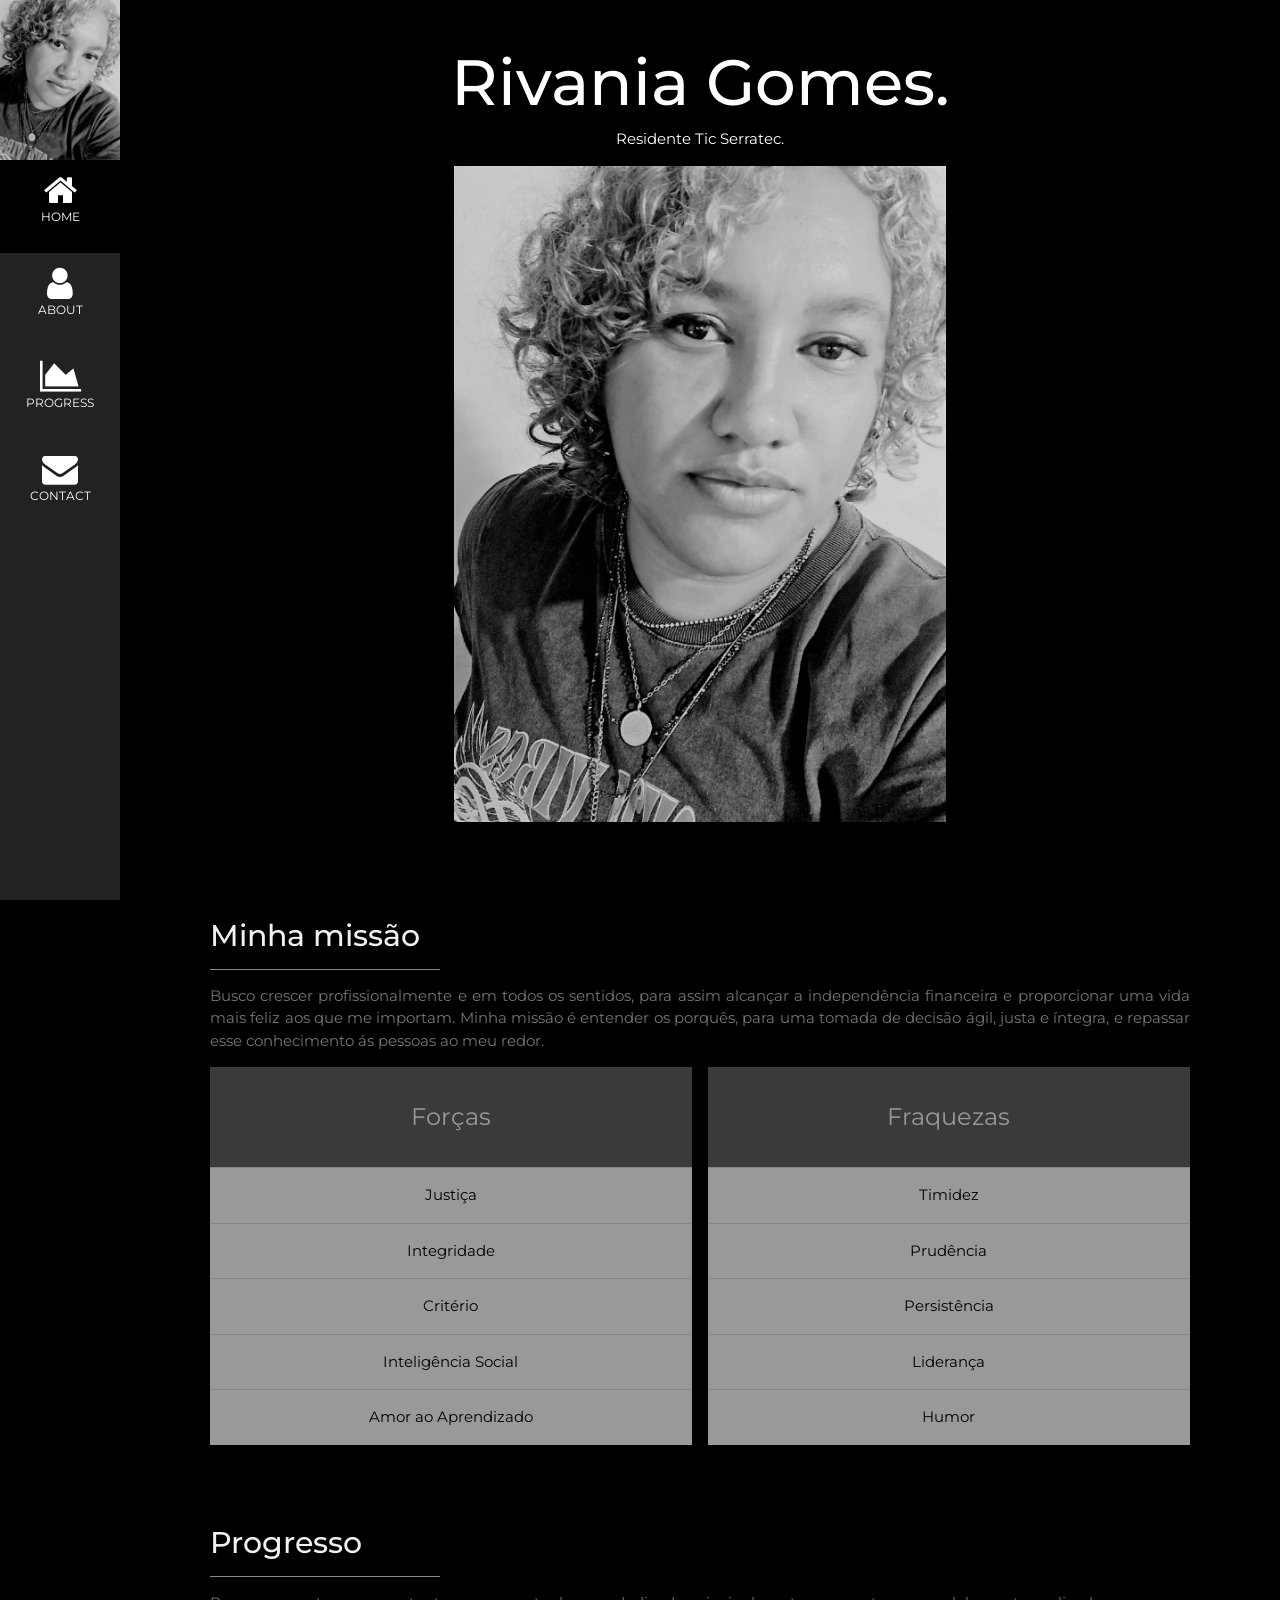
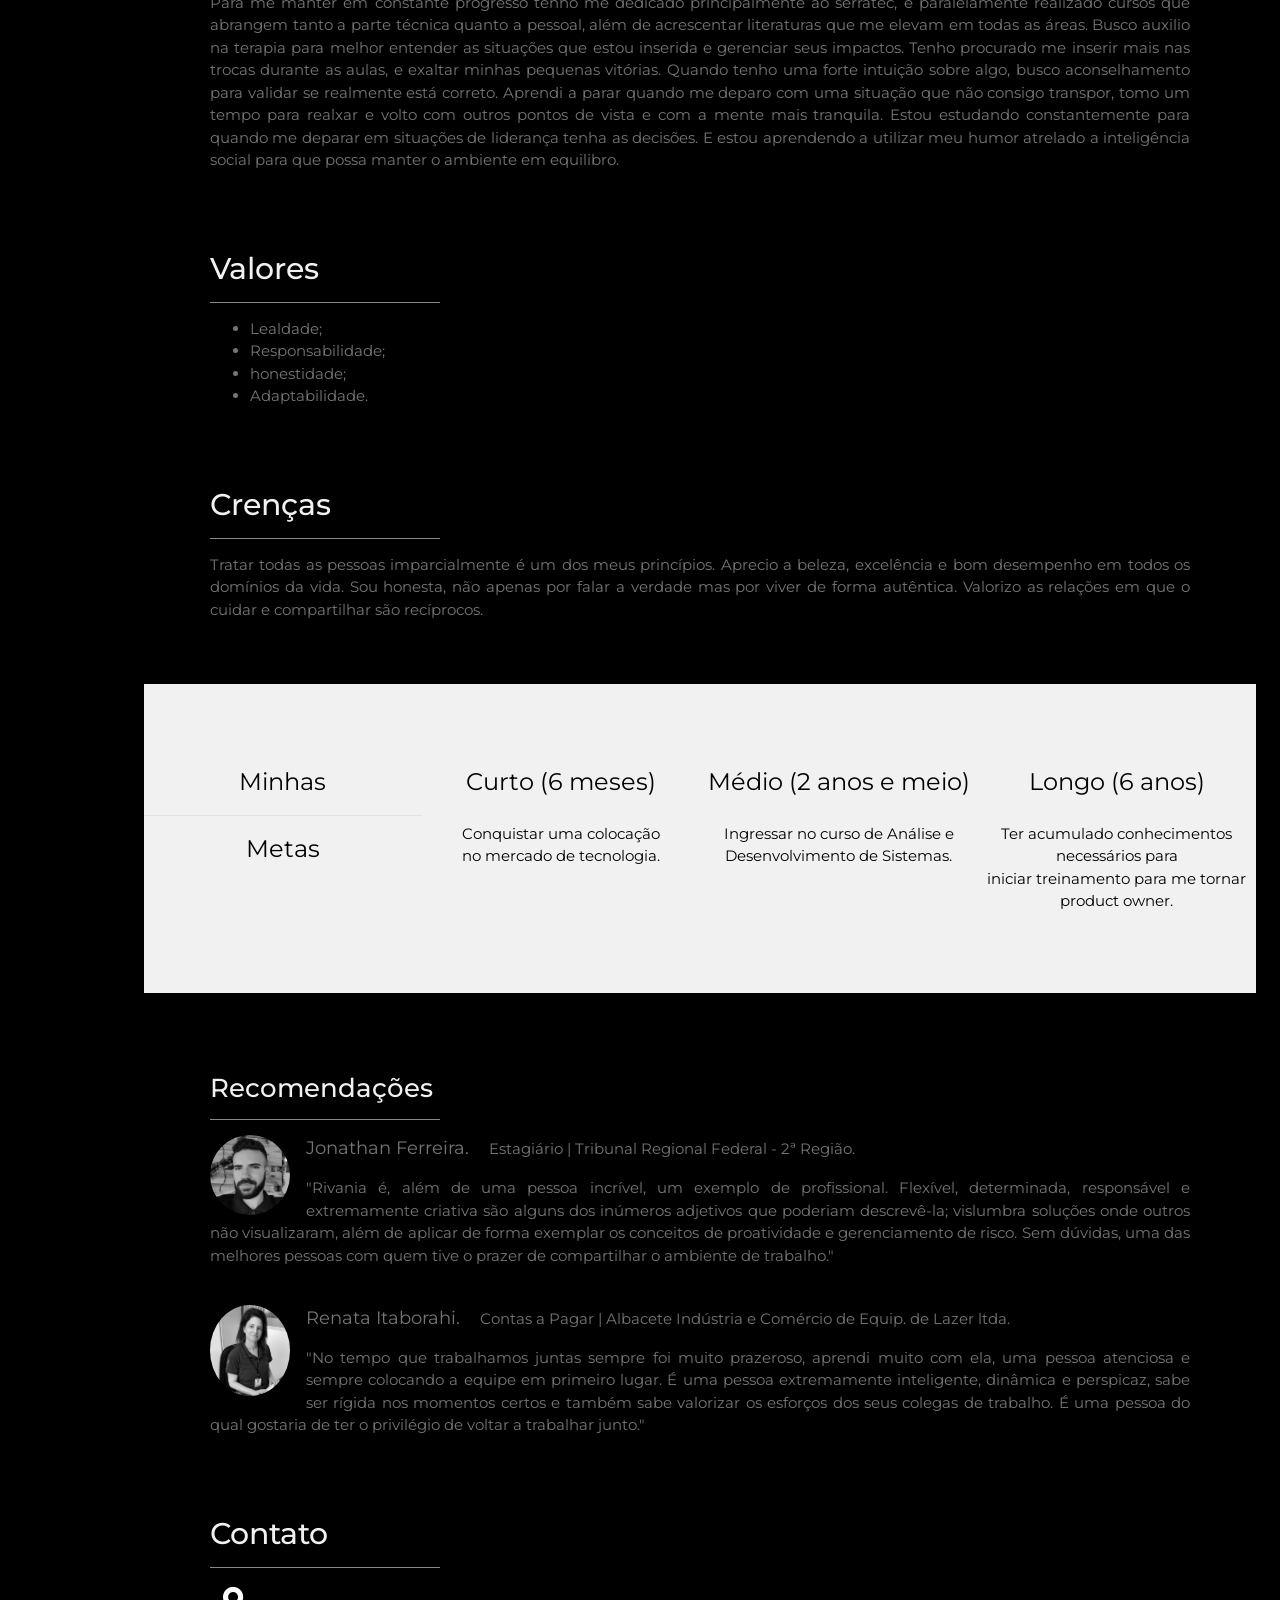
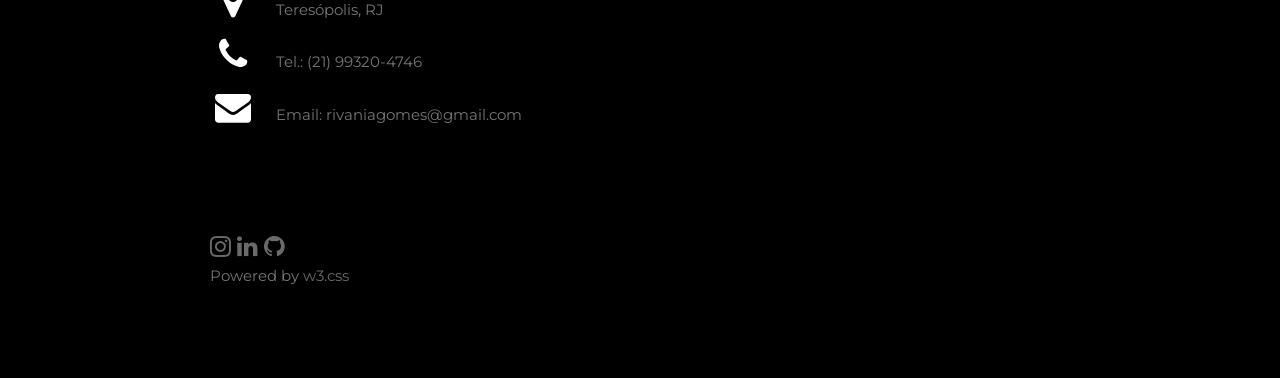
==== index.html @ a081c3bc "acerto de paginas" ====
<!DOCTYPE html>
<html lang="pt-BR">

<head>
    <meta charset="UTF-8">
    <meta http-equiv="X-UA-Compatible" content="IE=edge">
    <meta name="viewport" content="width=device-width, initial-scale=1">
    <link rel="stylesheet" href="https://www.w3schools.com/w3css/4/w3.css">
    <link rel="stylesheet" href="https://fonts.googleapis.com/css?family=Montserrat">
    <link rel="stylesheet" href="https://cdnjs.cloudflare.com/ajax/libs/font-awesome/4.7.0/css/font-awesome.min.css">
    <!-- Latest compiled and minified CSS -->
    <link rel="stylesheet" href="https://cdn.jsdelivr.net/npm/bootstrap@4.6.1/dist/css/bootstrap.min.css">
    <link rel="stylesheet" href="/css/base.css">

    <title>🍉Rivania Gomes</title>
</head>

<!--  <style>
        body,
        h1,
        h2,
        h3,
        h4,
        h5,
        h6 {
            font-family: "Montserrat", sans-serif
        }

        .w3-row-padding img {
            margin-bottom: 12px
        }

        /* Set the width of the sidebar to 120px */
        .w3-sidebar {
            width: 120px;
            background: #222;
        }

        .w3-black,
        .w3-hover-black:hover {
            color: #fff !important;
            background-color: #000 !important;
        }

        /* Add a left margin to the "page content" that matches the width of the sidebar (120px) */
        #main {
            margin-left: 120px
        }

        /* Remove margins from "page content" on small screens */
        @media only screen and (max-width: 600px) {
            #main {
                margin-left: 0
            }
        }
    </style> -->

<body class="w3-black">

    <!-- Icon Bar (Sidebar - hidden on small screens) -->
    <nav class="w3-sidebar w3-bar-block w3-small w3-hide-small w3-center">
        <!-- Avatar image in top left corner -->
        <img src="/img/riv.jpg" alt="Foto pequena de Rivania" style="width:100%" class="w3-grayscale-max imagem">
        <a href="#home" class="w3-bar-item w3-button w3-padding-large w3-black">
            <i class="fa fa-home w3-xxlarge"></i>
            <p>HOME</p>
        </a>
        <a href="#about" class="w3-bar-item w3-button w3-padding-large w3-hover-black">
            <i class="fa fa-user w3-xxlarge"></i>
            <p>ABOUT</p>
        </a>
        <a href="#progress" class="w3-bar-item w3-button w3-padding-large w3-hover-black">
            <i class="fa fa-area-chart w3-xxlarge"></i>
            <p>PROGRESS</p>
        </a>
        <a href="#contact" class="w3-bar-item w3-button w3-padding-large w3-hover-black">
            <i class="fa fa-envelope w3-xxlarge"></i>
            <p>CONTACT</p>
        </a>
    </nav>

    <!-- Navbar on small screens (Hidden on medium and large screens) -->
    <div class="w3-top w3-hide-large w3-hide-medium" id="myNavbar">
        <div class="w3-bar w3-black w3-opacity w3-hover-opacity-off w3-center w3-small">
            <a href="#home" class="w3-bar-item w3-button" style="width:25% !important">HOME</a>
            <a href="#about" class="w3-bar-item w3-button" style="width:25% !important">ABOUT</a>
            <a href="#progress" class="w3-bar-item w3-button" style="width:25% !important">PROGRESS</a>
            <a href="#contact" class="w3-bar-item w3-button" style="width:25% !important">CONTACT</a>
        </div>
    </div>

    <!-- Page Content -->
    <div class="w3-padding-large" id="main">
        <!-- Header/Home -->
        <header class="w3-container w3-padding-32 w3-center w3-black" id="home">
            <h1 class="w3-jumbo"><span class="w3-hide-small">Rivania Gomes</span>.</h1>
            <p>Residente Tic Serratec.</p>
            <img src="/img/riva.jpg" alt="Foto de Rivania" class="w3-image w3-grayscale-max" width="492" height="708">
        </header>

        <!-- About Section -->
        <div class="w3-content w3-justify w3-text-grey w3-padding-64" id="about">
            <h2 class="w3-text-light-grey">Minha missão</h2>
            <hr style="width:230px" class="w3-opacity bg-white">
            <p>Busco crescer profissionalmente e em todos os sentidos, para assim alcançar a independência financeira e
                proporcionar uma vida mais feliz aos que me importam. Minha missão é entender os porquês, para uma
                tomada
                de decisão ágil, justa e íntegra, e repassar esse conhecimento ás pessoas ao meu redor.
            </p>
            <!-- <h3 class="w3-padding-16 w3-text-light-grey">My Skills</h3>
                <p class="w3-wide">Photography</p>
                <div class="w3-white">
                    <div class="w3-dark-grey" style="height:28px;width:95%"></div>
                </div>
                <p class="w3-wide">Web Design</p>
                <div class="w3-white">
                    <div class="w3-dark-grey" style="height:28px;width:85%"></div>
                </div>
                <p class="w3-wide">Photoshop</p>
                <div class="w3-white">
                    <div class="w3-dark-grey" style="height:28px;width:80%"></div>
                </div><br> -->



            <!--    <button class="w3-button w3-light-grey w3-padding-large w3-section">
                    <i class="fa fa-download"></i> Download Resume
                </button> -->

            <!-- Grid for pricing tables -->
            <!-- <h3 class="w3-padding-16 w3-text-light-grey">My Price</h3> -->
            <div class="w3-row-padding" style="margin:0 -16px">
                <div class="w3-half w3-margin-bottom">
                    <ul class="w3-ul w3-hoverable w3-white w3-center w3-opacity w3-hover-opacity-off">
                        <li class="w3-dark-grey w3-xlarge w3-padding-32">Forças</li>
                        <li class="w3-padding-1"><button onclick="mostrarOculto('Demo1')"
                                class="w3-button w3-left-align">Justiça</button>
                            <div id="Demo1" class="w3-hide w3-container w3-justify">
                                <p>Não permito que sentimentos pessoais tendenciem decisões sobre os outros.</p>
                            </div>
                        </li>
                        <li class="w3-padding-1"><button onclick="mostrarOculto('Demo2')"
                                class="w3-button w3-left-align ">Integridade</button>
                            <div id="Demo2" class="w3-hide w3-container w3-justify">
                                <p>Sou uma pessoa honesta, tenho os pés no chão e não sou pretenciosa, sou realista.
                                </p>
                            </div>
                        </li>
                        <li class="w3-padding-1"><button onclick="mostrarOculto('Demo3')"
                                class="w3-button w3-left-align">Critério</button>
                            <div id="Demo3" class="w3-hide w3-container w3-justify">
                                <p>Não precipto conclusões, é importante pensar sobre as coisas e examiná-las de
                                    todos os lados, me baseio apenas em evidências sólidas para tomar decisões. Sou
                                    capaz de mudar de ideia.</p>
                            </div>
                        </li>
                        <li class="w3-padding-1"><button onclick="mostrarOculto('Demo4')"
                                class="w3-button w3-left-align">Inteligência Social</button>
                            <div id="Demo4" class="w3-hide w3-container w3-justify">
                                <p>Sou consciente dos motivos e sentimentos das outras pessoas. Sei o que fazer para
                                    me adequar a diverentes ambientes e para deixar as pessoas á vontade.</p>
                            </div>
                        </li>
                        <li class="w3-padding-1"><button onclick="mostrarOculto('Demo5')"
                                class="w3-button w3-left-align">Amor ao Aprendizado</button>
                            <div id="Demo5" class="w3-hide w3-container w3-justify">
                                <p>Adoro aprender coisas novas, tanto em aula quanto por conta própria, sempre gostei da
                                    escola, de ler, de qualquer lugar que haja oportunidade de aprendizado.</p>
                            </div>
                        </li>

                        <!--    <li class="w3-padding-16">
                                <h2>$ 10</h2>
                                <span class="w3-opacity">per month</span>
                            </li> -->
                        <!-- <li class="w3-light-grey w3-padding-24">
                                <button class="w3-button w3-white w3-padding-large w3-hover-black">Sign Up</button>
                            </li> -->
                    </ul>
                </div>

                <div class="w3-half">
                    <ul class="w3-ul w3-hoverable w3-white w3-center w3-opacity w3-hover-opacity-off">
                        <li class="w3-dark-grey w3-xlarge w3-padding-32">Fraquezas</li>
                        <li class="w3-padding-1"><button onclick="mostrarOculto('Demo6')"
                                class="w3-button w3-left-align w3-dropdown-click">Timidez</button>
                            <div id="Demo6" class="w3-hide w3-container w3-justify">
                                <p>Não procuro os holofotes, preferindo que minhas realizações falem por elas
                                    mesmas.</p>
                            </div>
                        </li>

                        <li class="w3-padding-1"><button onclick="mostrarOculto('Demo7')"
                                class="w3-button w3-left-align">Prudência</button>
                            <div id="Demo7" class="w3-hide w3-container w3-justify">
                                <p>Sou cuidadosa e minhas escolhas são consistentemente prudentes.</p>
                            </div>
                        </li>
                        <li class="w3-padding-1"><button onclick="mostrarOculto('Demo8')"
                                class="w3-button w3-left-align">Persistência</button>
                            <div id="Demo8" class="w3-hide w3-container w3-justify">
                                <p>Não recuo diante de uma ameaça, desafio, dificuldade ou dor. Defendo o que é
                                    certo mesmo que haja oposição. Sempre vou agir de acordo com minhas convicções.
                                </p>
                            </div>
                        </li>
                        <li class="w3-padding-1"><button onclick="mostrarOculto('Demo9')"
                                class="w3-button w3-left-align">Liderança</button>
                            <div id="Demo9" class="w3-hide w3-container w3-justify">
                                <p>Apesar de encorajar um grupo a realizar coisas e preservar a harmonia entre o
                                    grupo fazendo com que todos se sintam incluídos, tenho dificuldade quando
                                    sobressaio em tarefas de liderança.</p>
                            </div>
                        </li>

                        <li class="w3-padding-1"><button onclick="mostrarOculto('Demo10')"
                                class="w3-button w3-left-align">Humor</button>
                            <div id="Demo10" class="w3-hide w3-container w3-justify">
                                <p>Gosto de rir e provocar sorrisos nas outras pessoas, tento ver o lado bom de
                                    todas as coisas.</p>
                            </div>
                        </li>

                        <!--  <li class="w3-padding-16">
                                <h2>$ 25</h2>
                                <span class="w3-opacity">per month</span>
                            </li> -->
                        <!--   <li class="w3-light-grey w3-padding-24">
                                <button class="w3-button w3-white w3-padding-large w3-hover-black">Sign Up</button>
                            </li> -->
                    </ul>
                </div>
                <!-- End Grid/Pricing tables -->
            </div>

        </div>

        <!-- Portfolio Section -->
        <div class="w3-content w3-justify w3-text-grey w3-padding-34" id="progress">
            <h2 class="w3-text-light-grey">Progresso</h2>
            <!-- <hr style="width:200px" class="w3-opacity"> -->
            <!-- INCLUI -->
            <hr style="width:230px " class="w3-opacity bg-white">
            <p>Para me manter em constante progresso tenho me dedicado principalmente ao serratec, e paralelamente
                realizado cursos que abrangem tanto a parte técnica quanto a pessoal, além de acrescentar literaturas
                que me elevam em todas as áreas. Busco auxilio na terapia para melhor entender as situações que estou
                inserida e gerenciar seus impactos. Tenho procurado me inserir mais nas trocas durante as aulas, e
                exaltar minhas pequenas vitórias. Quando tenho uma forte intuição sobre algo, busco aconselhamento para
                validar se realmente está correto. Aprendi a parar quando me deparo com uma situação que não consigo
                transpor, tomo um tempo para realxar e volto com outros pontos de vista e com a mente mais tranquila.
                Estou estudando constantemente para quando me deparar em situações de liderança tenha as decisões. E
                estou aprendendo a utilizar meu humor atrelado a inteligência social para que possa manter o ambiente em
                equilibro.
            </p>

            <!-- Grid for photos -->
            <!-- <div class="w3-row-padding" style="margin:0 -16px">
                <div class="w3-half">
                        <img src="/w3images/wedding.jpg" style="width:100%">
                        <img src="/w3images/rocks.jpg" style="width:100%">
                        <img src="/w3images/sailboat.jpg" style="width:100%">
                    </div>

                    <div class="w3-half">
                        <img src="/w3images/underwater.jpg" style="width:100%">
                        <img src="/w3images/chef.jpg" style="width:100%">
                        <img src="/w3images/wedding.jpg" style="width:100%">
                        <img src="/w3images/p6.jpg" style="width:100%">
                    </div> -->
            <!-- End photo grid
            </div> -->
            <div class="w3-content w3-justify w3-text-grey w3-padding-64" id="valores">
                <h2 class="w3-text-light-grey">Valores</h2>
                <!-- <hr style="width:200px" class="w3-opacity"> -->
                <!-- INCLUI -->
                <hr style="width:230px " class="w3-opacity bg-white">
                <ul>
                    <li>
                        Lealdade;
                    </li>
                    <li>
                        Responsabilidade;
                    </li>
                    <li>
                        honestidade;
                    </li>
                    <li>
                        Adaptabilidade.
                    </li>
                </ul>
            </div>
            <div class="w3-content w3-justify w3-text-grey w3-padding-34" id="crencas">
                <h2 class="w3-text-light-grey">Crenças</h2>
                <!-- <hr style="width:200px" class="w3-opacity"> -->
                <!-- INCLUI -->
                <hr style="width:230px " class="w3-opacity bg-white">
                <p>Tratar todas as pessoas imparcialmente é um dos meus princípios. Aprecio a beleza, excelência e
                    bom desempenho em todos os domínios da vida. Sou honesta, não apenas por falar a verdade mas por
                    viver de forma autêntica. Valorizo as relações em que o cuidar e compartilhar são recíprocos.
                </p>
            </div>
            <!-- End Portfolio Section -->
        </div>
        <div class="w3-content w3-justify w3-text-grey w3-padding-16" id="crencas"></div>

        <div class="w3-row w3-center w3-padding-64 w3-section w3-light-grey">
            <div class="w3-quarter w3-section">
                <span class="w3-xlarge">Minhas</span>
                <hr style="width:200px w3-center" class="w3-opacity bg-black ">
                <span class="w3-xlarge">Metas</span>
            </div>
            <div class="w3-quarter w3-section">
                <span class="w3-xlarge">Curto (6 meses)</span><br><br>
                Conquistar uma colocação <br> no mercado de tecnologia.
            </div>
            <div class="w3-quarter w3-section">
                <span class="w3-xlarge">Médio (2 anos e meio)</span><br><br>
                Ingressar no curso de Análise e<br>Desenvolvimento de Sistemas.
            </div>
            <div class="w3-quarter w3-section">
                <span class="w3-xlarge">Longo (6 anos)</span><br><br>
                Ter acumulado conhecimentos necessários para<br>iniciar treinamento para me tornar product owner.
            </div>
        </div>
        <div class="w3-content w3-justify w3-text-grey w3-padding-64">
            <!-- Testimonials -->
            <h3 class="w3-text-light-grey">Recomendações</h3>
            <hr style="width:230px" class="w3-opacity bg-white">
            <img src="/img/jona.jpg" alt="Avatar" class="w3-left w3-circle w3-margin-right w3-grayscale-max"
                style="width:80px">
            <p><span class="w3-large w3-margin-right">Jonathan Ferreira.</span> Estagiário | Tribunal Regional
                Federal - 2ª Região.</p>
            <p>"Rivania é, além de uma pessoa incrível, um exemplo de profissional. Flexível, determinada,
                responsável e extremamente criativa são alguns dos inúmeros adjetivos que poderiam descrevê-la;
                vislumbra soluções onde outros não visualizaram, além de aplicar de forma exemplar os conceitos de
                proatividade e gerenciamento de risco. Sem dúvidas, uma das melhores pessoas com quem tive o prazer
                de compartilhar o ambiente de trabalho."</p>

            <br>
            <img src="/img/rena.jpg" alt="Avatar" class="w3-left w3-circle w3-margin-right w3-grayscale-max"
                style="width:80px">
            <p><span class="w3-large w3-margin-right">Renata Itaborahi.</span> Contas a Pagar | Albacete Indústria e
                Comércio de Equip. de Lazer ltda.</p>
            <p>"No tempo que trabalhamos juntas sempre foi muito prazeroso, aprendi muito com ela, uma pessoa atenciosa
                e sempre colocando a equipe em primeiro lugar. É uma pessoa extremamente inteligente, dinâmica e
                perspicaz, sabe ser rígida nos momentos certos e também sabe valorizar os esforços dos seus colegas de
                trabalho. É uma pessoa do qual gostaria de ter o privilégio de voltar a trabalhar junto."</p>
        </div>
        <!-- Contact Section -->
        <div class="w3-content w3-justify w3-text-grey" id="contact">
            <h2 class="w3-text-light-grey">Contato</h2>
            <hr style="width:230px" class="w3-opacity bg-white">

            <div class="w3-section">
                <p><i class="fa fa-map-marker fa-fw w3-text-white w3-xxlarge w3-margin-right"></i> Teresópolis, RJ
                </p>
                <p><i class="fa fa-phone fa-fw w3-text-white w3-xxlarge w3-margin-right"></i> Tel.: (21) 99320-4746
                </p>
                <p><i class="fa fa-envelope fa-fw w3-text-white w3-xxlarge w3-margin-right"> </i> Email:
                    rivaniagomes@gmail.com</p>
            </div><br>
            <!--  <p>Vamos manter contato. Me mande uma mensagem:</p>

                <form action="/action_page.php" target="_blank">
                    <p><input class="w3-input w3-padding-16" type="text" placeholder="Nome" required name="Name"></p>
                    <p><input class="w3-input w3-padding-16" type="text" placeholder="Email" required name="Email"></p>
                    <p><input class="w3-input w3-padding-16" type="text" placeholder="Assunto" required name="Subject">
                    </p>
                    <p><input class="w3-input w3-padding-16" type="text" placeholder="Menssagem" required
                            name="Message">
                    </p>
                    <p>
                        <button class="w3-button w3-light-grey w3-padding-large" type="submit">
                            <i class="fa fa-paper-plane"></i> ENVIAR MENSAGEM
                        </button>
                    </p> -->
            </form>
            <!-- End Contact Section -->
        </div>

        <!-- Footer -->
        <footer class="w3-content w3-padding-64 w3-text-grey w3-xlarge link">
            <a href="https://www.instagram.com/rivaniagomes/" target="_blank" class="w3-hover-text-white"><i
                    class="fa fa-instagram w3-hover-opacity w3-grayscale-max"></i></a>
            <a href="https://www.linkedin.com/in/rivaniagomes/" target="_blank" class="w3-hover-text-white"><i
                    class="fa fa-linkedin w3-hover-opacity w3-grayscale-max"></i></a>
            <a href="https://github.com/RivaniaGomes" target="_blank" class="w3-hover-text-white"><i
                    class="fa fa-github w3-hover-opacity w3-grayscale-max"></i></a>

            <p class="w3-medium">Powered by <a href="https://www.w3schools.com/w3css/default.asp" target="_blank"
                    class="w3-hover-text-grey w3-grayscale-max">w3.css</a></p>
            <!-- End footer -->
        </footer>

        <!-- END PAGE CONTENT -->
    </div>

</body>

</html>



<!-- jQuery library -->
<script src="https://cdn.jsdelivr.net/npm/jquery@3.6.0/dist/jquery.slim.min.js"></script>

<!-- Popper JS -->
<script src="https://cdn.jsdelivr.net/npm/popper.js@1.16.1/dist/umd/popper.min.js"></script>

<!-- Latest compiled JavaScript -->
<script src="https://cdn.jsdelivr.net/npm/bootstrap@4.6.1/dist/js/bootstrap.bundle.min.js"></script>
<script src="/js/base.js"></script>
</body>

</html>
---- css/base.css ----
.style,
body,
h1,
h2,
h3,
h4,
h5,
h6 {
  font-family: "Montserrat", sans-serif;
}

.style, .w3-row-padding img {
  margin-bottom: 12px;
}

/* Set the width of the sidebar to 120px */
.style, .w3-sidebar {
  width: 120px;
  background: #222 !important;
}

.style, .w3-black,
.w3-hover-black:hover {
  color: #fff !important;
  background-color: #000 !important;
}


/* Add a left margin to the "page content" that matches the width of the sidebar (120px) */
.style,#main {
  margin-left: 120px;
}

/* Remove margins from "page content" on small screens */
@media only screen and (max-width: 600px) {
  #main {
    margin-left: 0;
  }
}
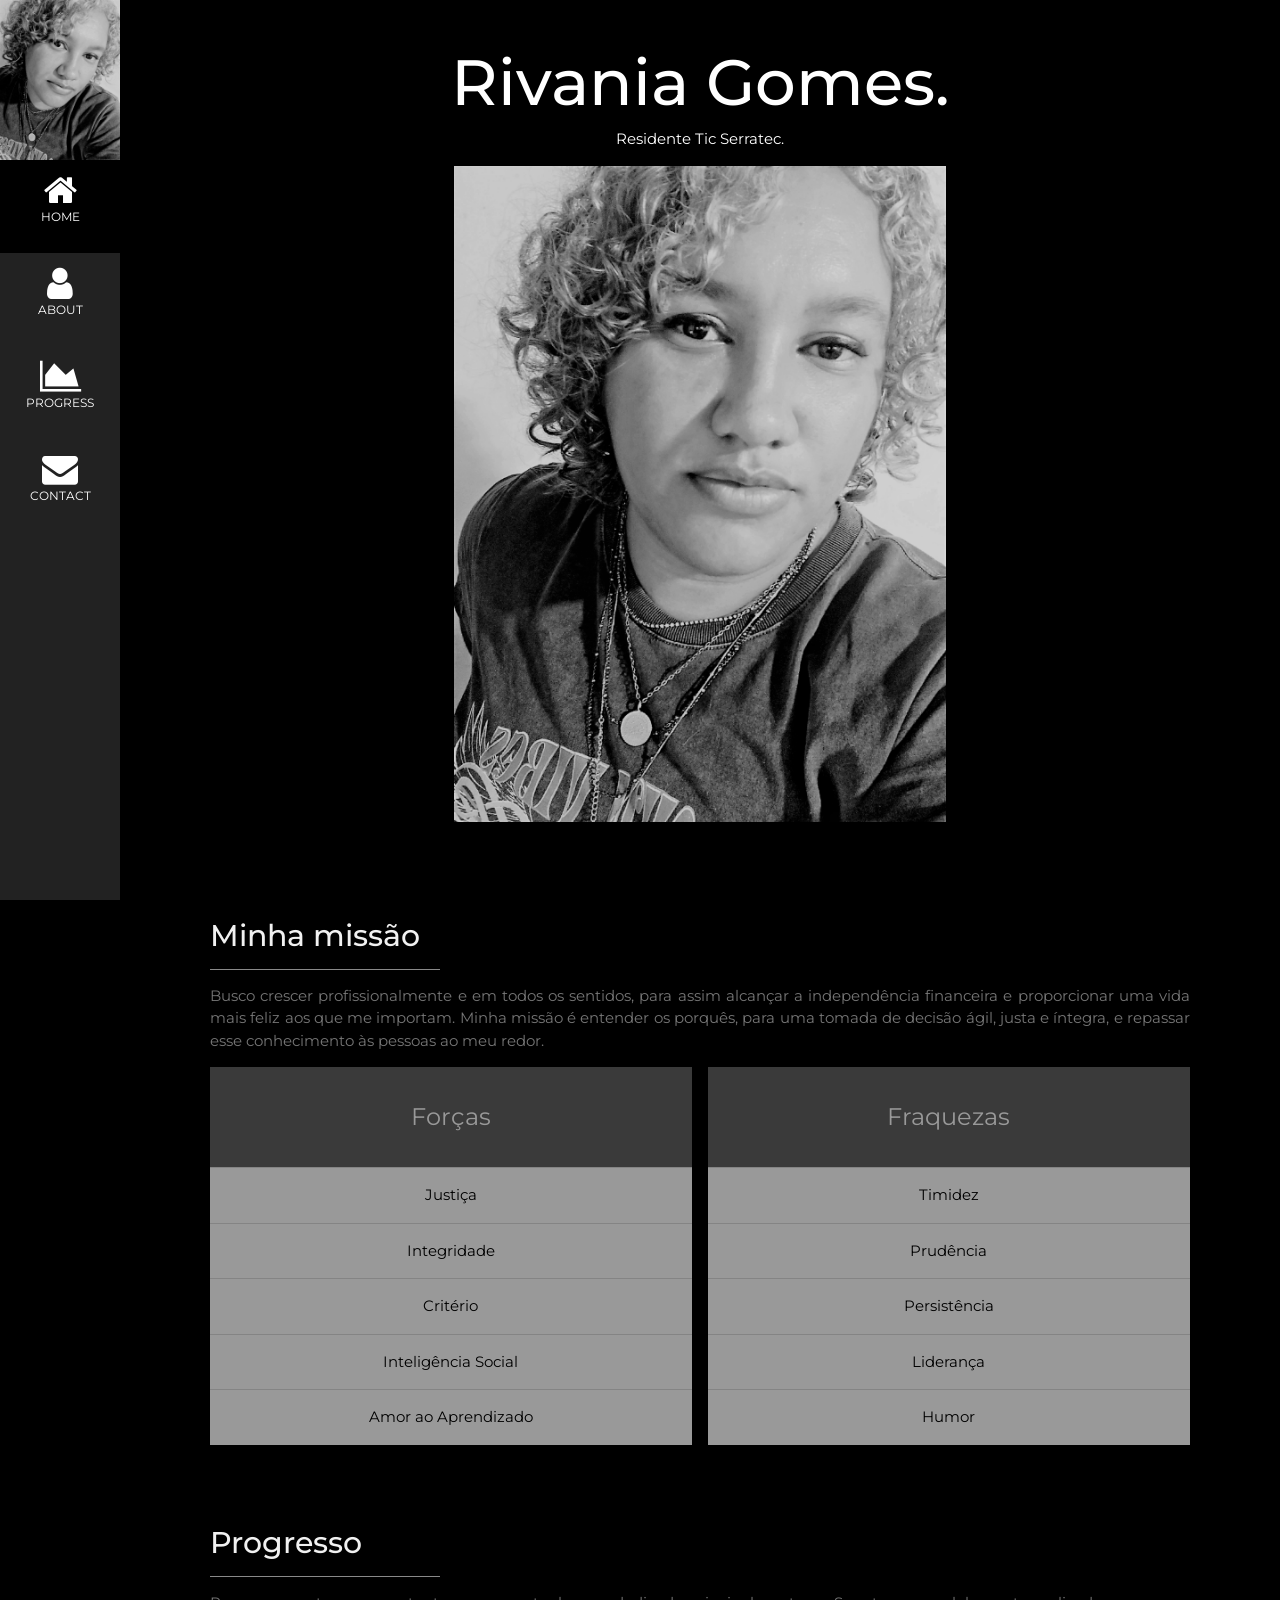
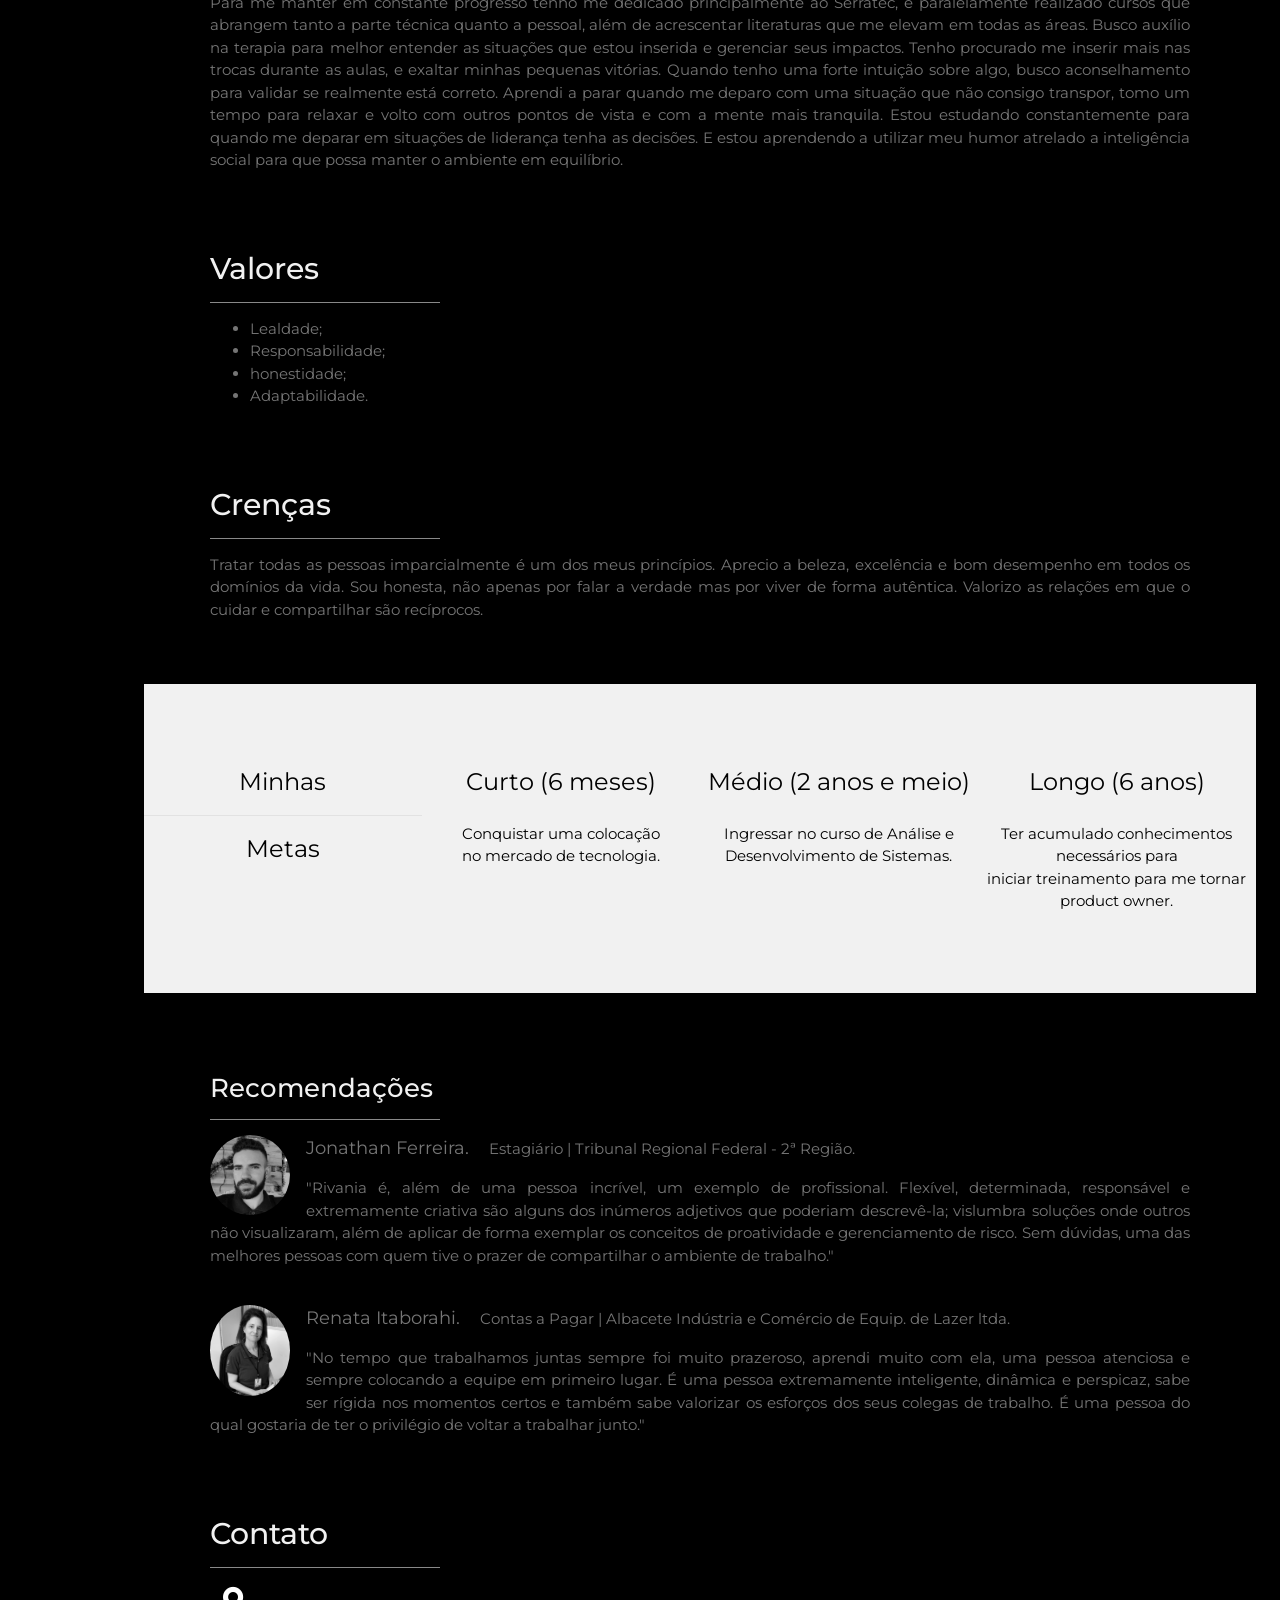
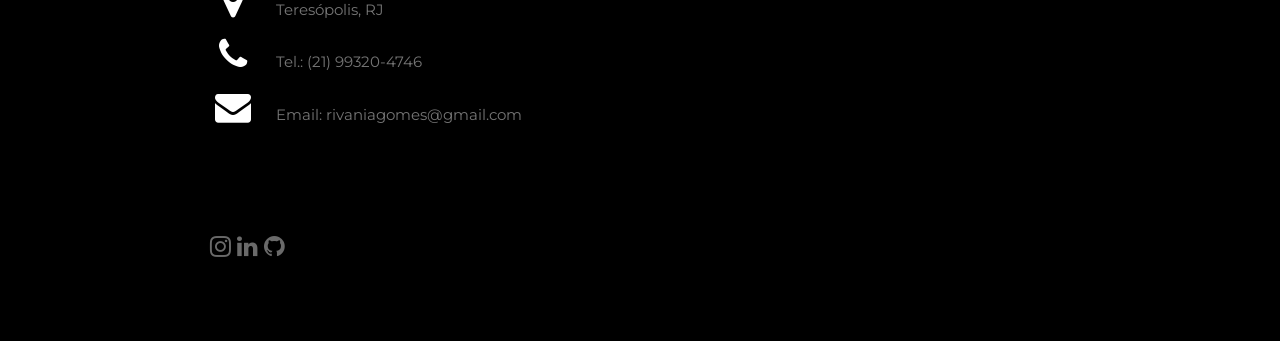
==== commit 75900944: "corrigindo pequenos erros" ====
--- a/index.html
+++ b/index.html
@@ -83,9 +83,9 @@
     <div class="w3-top w3-hide-large w3-hide-medium" id="myNavbar">
         <div class="w3-bar w3-black w3-opacity w3-hover-opacity-off w3-center w3-small">
             <a href="#home" class="w3-bar-item w3-button" style="width:25% !important">HOME</a>
-            <a href="#about" class="w3-bar-item w3-button" style="width:25% !important">ABOUT</a>
-            <a href="#progress" class="w3-bar-item w3-button" style="width:25% !important">PROGRESS</a>
-            <a href="#contact" class="w3-bar-item w3-button" style="width:25% !important">CONTACT</a>
+            <a href="#about" class="w3-bar-item w3-button" style="width:25% !important">SOBRE</a>
+            <a href="#progress" class="w3-bar-item w3-button" style="width:25% !important">PROGRESSO</a>
+            <a href="#contact" class="w3-bar-item w3-button" style="width:25% !important">CONTATO</a>
         </div>
     </div>
 
@@ -104,8 +104,7 @@
             <hr style="width:230px" class="w3-opacity bg-white">
             <p>Busco crescer profissionalmente e em todos os sentidos, para assim alcançar a independência financeira e
                 proporcionar uma vida mais feliz aos que me importam. Minha missão é entender os porquês, para uma
-                tomada
-                de decisão ágil, justa e íntegra, e repassar esse conhecimento ás pessoas ao meu redor.
+                tomada de decisão ágil, justa e íntegra, e repassar esse conhecimento às pessoas ao meu redor.
             </p>
             <!-- <h3 class="w3-padding-16 w3-text-light-grey">My Skills</h3>
                 <p class="w3-wide">Photography</p>
@@ -142,23 +141,23 @@
                         <li class="w3-padding-1"><button onclick="mostrarOculto('Demo2')"
                                 class="w3-button w3-left-align ">Integridade</button>
                             <div id="Demo2" class="w3-hide w3-container w3-justify">
-                                <p>Sou uma pessoa honesta, tenho os pés no chão e não sou pretenciosa, sou realista.
+                                <p>Sou uma pessoa honesta, tenho os pés no chão e não sou pretensiosa, sou realista.
                                 </p>
                             </div>
                         </li>
                         <li class="w3-padding-1"><button onclick="mostrarOculto('Demo3')"
                                 class="w3-button w3-left-align">Critério</button>
                             <div id="Demo3" class="w3-hide w3-container w3-justify">
-                                <p>Não precipto conclusões, é importante pensar sobre as coisas e examiná-las de
-                                    todos os lados, me baseio apenas em evidências sólidas para tomar decisões. Sou
-                                    capaz de mudar de ideia.</p>
+                                <p>Não precipto conclusões, é importante pensar sobre as coisas e examiná-las de todos
+                                    os lados, me baseio apenas em evidências sólidas para tomar decisões. Sou capaz de
+                                    mudar de ideia.</p>
                             </div>
                         </li>
                         <li class="w3-padding-1"><button onclick="mostrarOculto('Demo4')"
                                 class="w3-button w3-left-align">Inteligência Social</button>
                             <div id="Demo4" class="w3-hide w3-container w3-justify">
-                                <p>Sou consciente dos motivos e sentimentos das outras pessoas. Sei o que fazer para
-                                    me adequar a diverentes ambientes e para deixar as pessoas á vontade.</p>
+                                <p>Sou consciente dos motivos e sentimentos das outras pessoas. Sei o que fazer para me
+                                    adequar a diferentes ambientes e para deixar as pessoas à vontade.</p>
                             </div>
                         </li>
                         <li class="w3-padding-1"><button onclick="mostrarOculto('Demo5')"
@@ -185,8 +184,8 @@
                         <li class="w3-padding-1"><button onclick="mostrarOculto('Demo6')"
                                 class="w3-button w3-left-align w3-dropdown-click">Timidez</button>
                             <div id="Demo6" class="w3-hide w3-container w3-justify">
-                                <p>Não procuro os holofotes, preferindo que minhas realizações falem por elas
-                                    mesmas.</p>
+                                <p>Não procuro os holofotes, preferindo que minhas realizações falem por elas mesmas.
+                                </p>
                             </div>
                         </li>
 
@@ -199,25 +198,25 @@
                         <li class="w3-padding-1"><button onclick="mostrarOculto('Demo8')"
                                 class="w3-button w3-left-align">Persistência</button>
                             <div id="Demo8" class="w3-hide w3-container w3-justify">
-                                <p>Não recuo diante de uma ameaça, desafio, dificuldade ou dor. Defendo o que é
-                                    certo mesmo que haja oposição. Sempre vou agir de acordo com minhas convicções.
+                                <p>Não recuo diante de uma ameaça, desafio, dificuldade ou dor. Defendo o que é certo
+                                    mesmo que haja oposição. Sempre vou agir de acordo com minhas convicções.
                                 </p>
                             </div>
                         </li>
                         <li class="w3-padding-1"><button onclick="mostrarOculto('Demo9')"
                                 class="w3-button w3-left-align">Liderança</button>
                             <div id="Demo9" class="w3-hide w3-container w3-justify">
-                                <p>Apesar de encorajar um grupo a realizar coisas e preservar a harmonia entre o
-                                    grupo fazendo com que todos se sintam incluídos, tenho dificuldade quando
-                                    sobressaio em tarefas de liderança.</p>
+                                <p>Apesar de encorajar um grupo a realizar coisas e preservar a harmonia entre o grupo
+                                    fazendo com que todos se sintam incluídos, tenho dificuldade quando sobressaio em
+                                    tarefas de liderança.</p>
                             </div>
                         </li>
 
                         <li class="w3-padding-1"><button onclick="mostrarOculto('Demo10')"
                                 class="w3-button w3-left-align">Humor</button>
                             <div id="Demo10" class="w3-hide w3-container w3-justify">
-                                <p>Gosto de rir e provocar sorrisos nas outras pessoas, tento ver o lado bom de
-                                    todas as coisas.</p>
+                                <p>Gosto de rir e provocar sorrisos nas outras pessoas, tento ver o lado bom de todas as
+                                    coisas.</p>
                             </div>
                         </li>
 
@@ -241,16 +240,16 @@
             <!-- <hr style="width:200px" class="w3-opacity"> -->
             <!-- INCLUI -->
             <hr style="width:230px " class="w3-opacity bg-white">
-            <p>Para me manter em constante progresso tenho me dedicado principalmente ao serratec, e paralelamente
+            <p>Para me manter em constante progresso tenho me dedicado principalmente ao Serratec, e paralelamente
                 realizado cursos que abrangem tanto a parte técnica quanto a pessoal, além de acrescentar literaturas
-                que me elevam em todas as áreas. Busco auxilio na terapia para melhor entender as situações que estou
+                que me elevam em todas as áreas. Busco auxílio na terapia para melhor entender as situações que estou
                 inserida e gerenciar seus impactos. Tenho procurado me inserir mais nas trocas durante as aulas, e
                 exaltar minhas pequenas vitórias. Quando tenho uma forte intuição sobre algo, busco aconselhamento para
                 validar se realmente está correto. Aprendi a parar quando me deparo com uma situação que não consigo
-                transpor, tomo um tempo para realxar e volto com outros pontos de vista e com a mente mais tranquila.
+                transpor, tomo um tempo para relaxar e volto com outros pontos de vista e com a mente mais tranquila.
                 Estou estudando constantemente para quando me deparar em situações de liderança tenha as decisões. E
                 estou aprendendo a utilizar meu humor atrelado a inteligência social para que possa manter o ambiente em
-                equilibro.
+                equilíbrio.
             </p>
 
             <!-- Grid for photos -->
@@ -294,9 +293,9 @@
                 <!-- <hr style="width:200px" class="w3-opacity"> -->
                 <!-- INCLUI -->
                 <hr style="width:230px " class="w3-opacity bg-white">
-                <p>Tratar todas as pessoas imparcialmente é um dos meus princípios. Aprecio a beleza, excelência e
-                    bom desempenho em todos os domínios da vida. Sou honesta, não apenas por falar a verdade mas por
-                    viver de forma autêntica. Valorizo as relações em que o cuidar e compartilhar são recíprocos.
+                <p>Tratar todas as pessoas imparcialmente é um dos meus princípios. Aprecio a beleza, excelência e bom
+                    desempenho em todos os domínios da vida. Sou honesta, não apenas por falar a verdade mas por viver
+                    de forma autêntica. Valorizo as relações em que o cuidar e compartilhar são recíprocos.
                 </p>
             </div>
             <!-- End Portfolio Section -->
@@ -387,8 +386,8 @@
             <a href="https://github.com/RivaniaGomes" target="_blank" class="w3-hover-text-white"><i
                     class="fa fa-github w3-hover-opacity w3-grayscale-max"></i></a>
 
-            <p class="w3-medium">Powered by <a href="https://www.w3schools.com/w3css/default.asp" target="_blank"
-                    class="w3-hover-text-grey w3-grayscale-max">w3.css</a></p>
+            <!-- <p class="w3-medium">Powered by <a href="https://www.w3schools.com/w3css/default.asp" target="_blank"
+                    class="w3-hover-text-grey w3-grayscale-max">w3.css</a></p> -->
             <!-- End footer -->
         </footer>
 
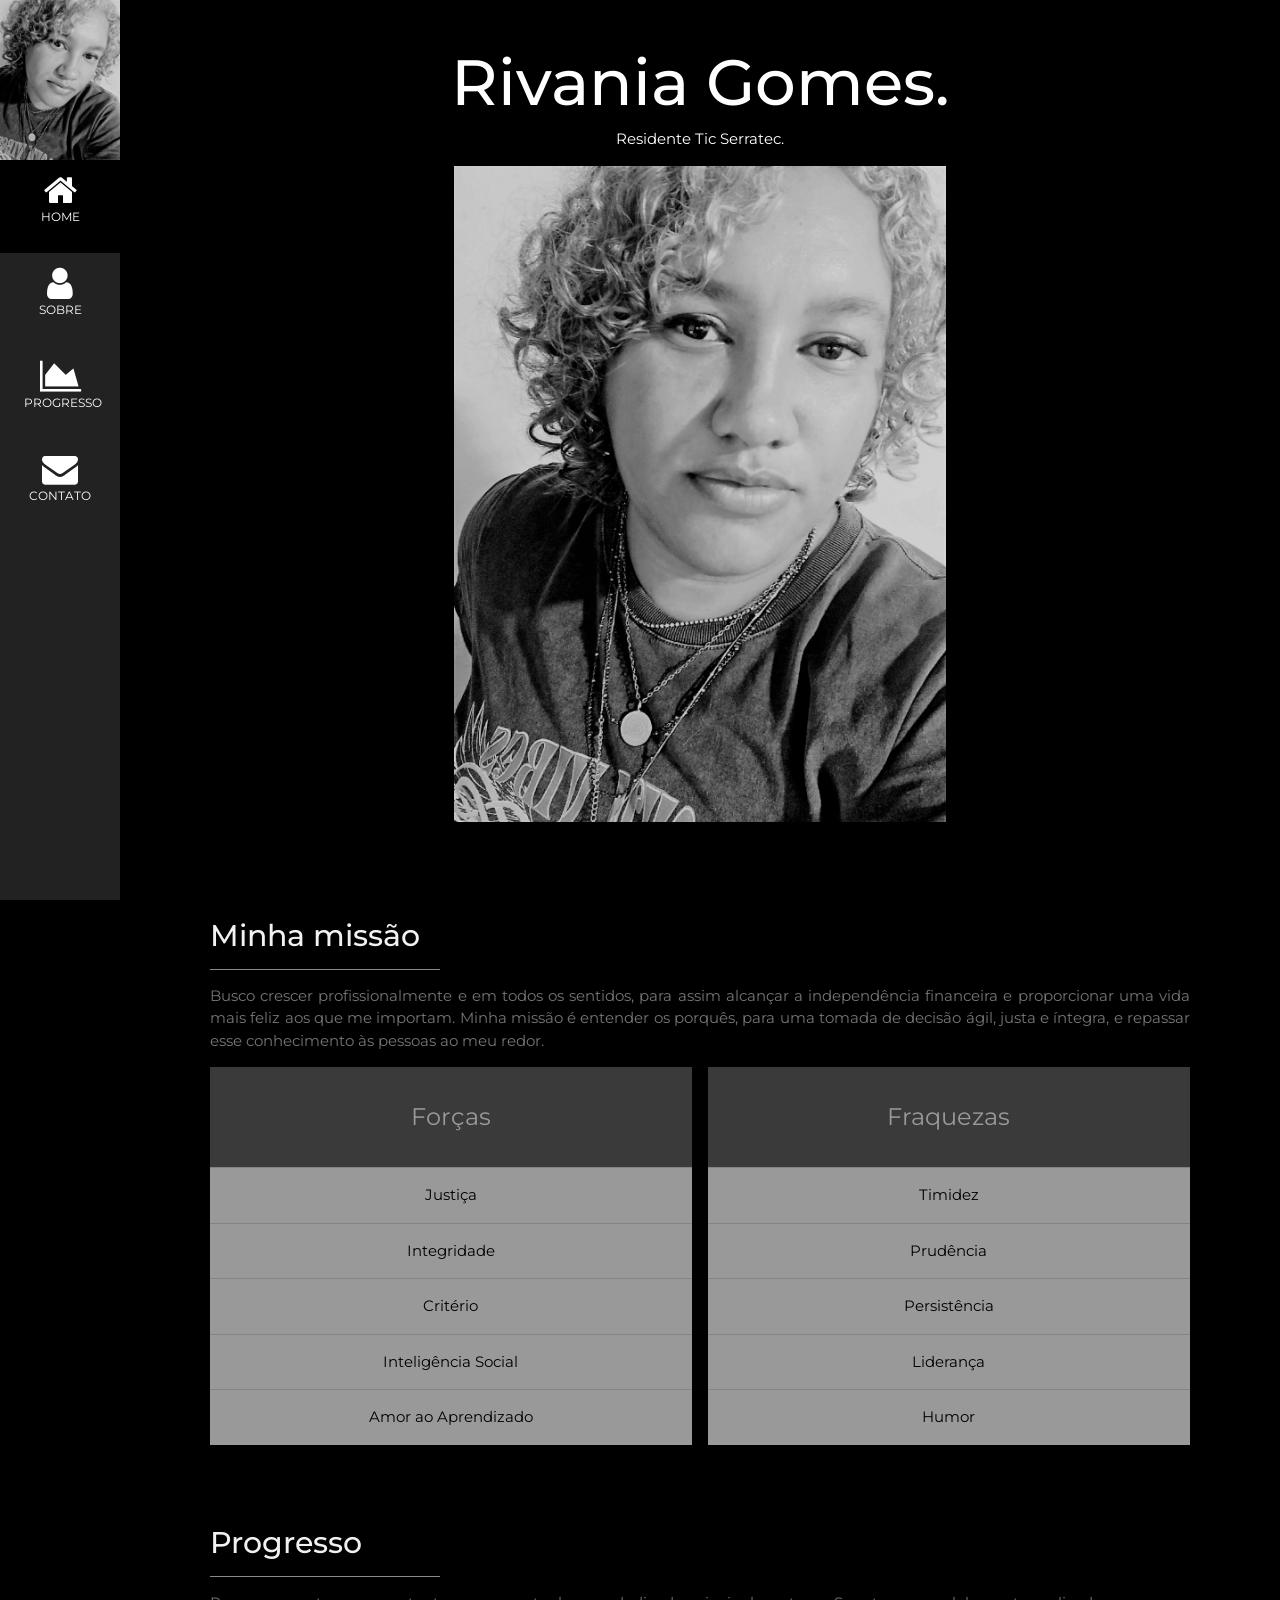
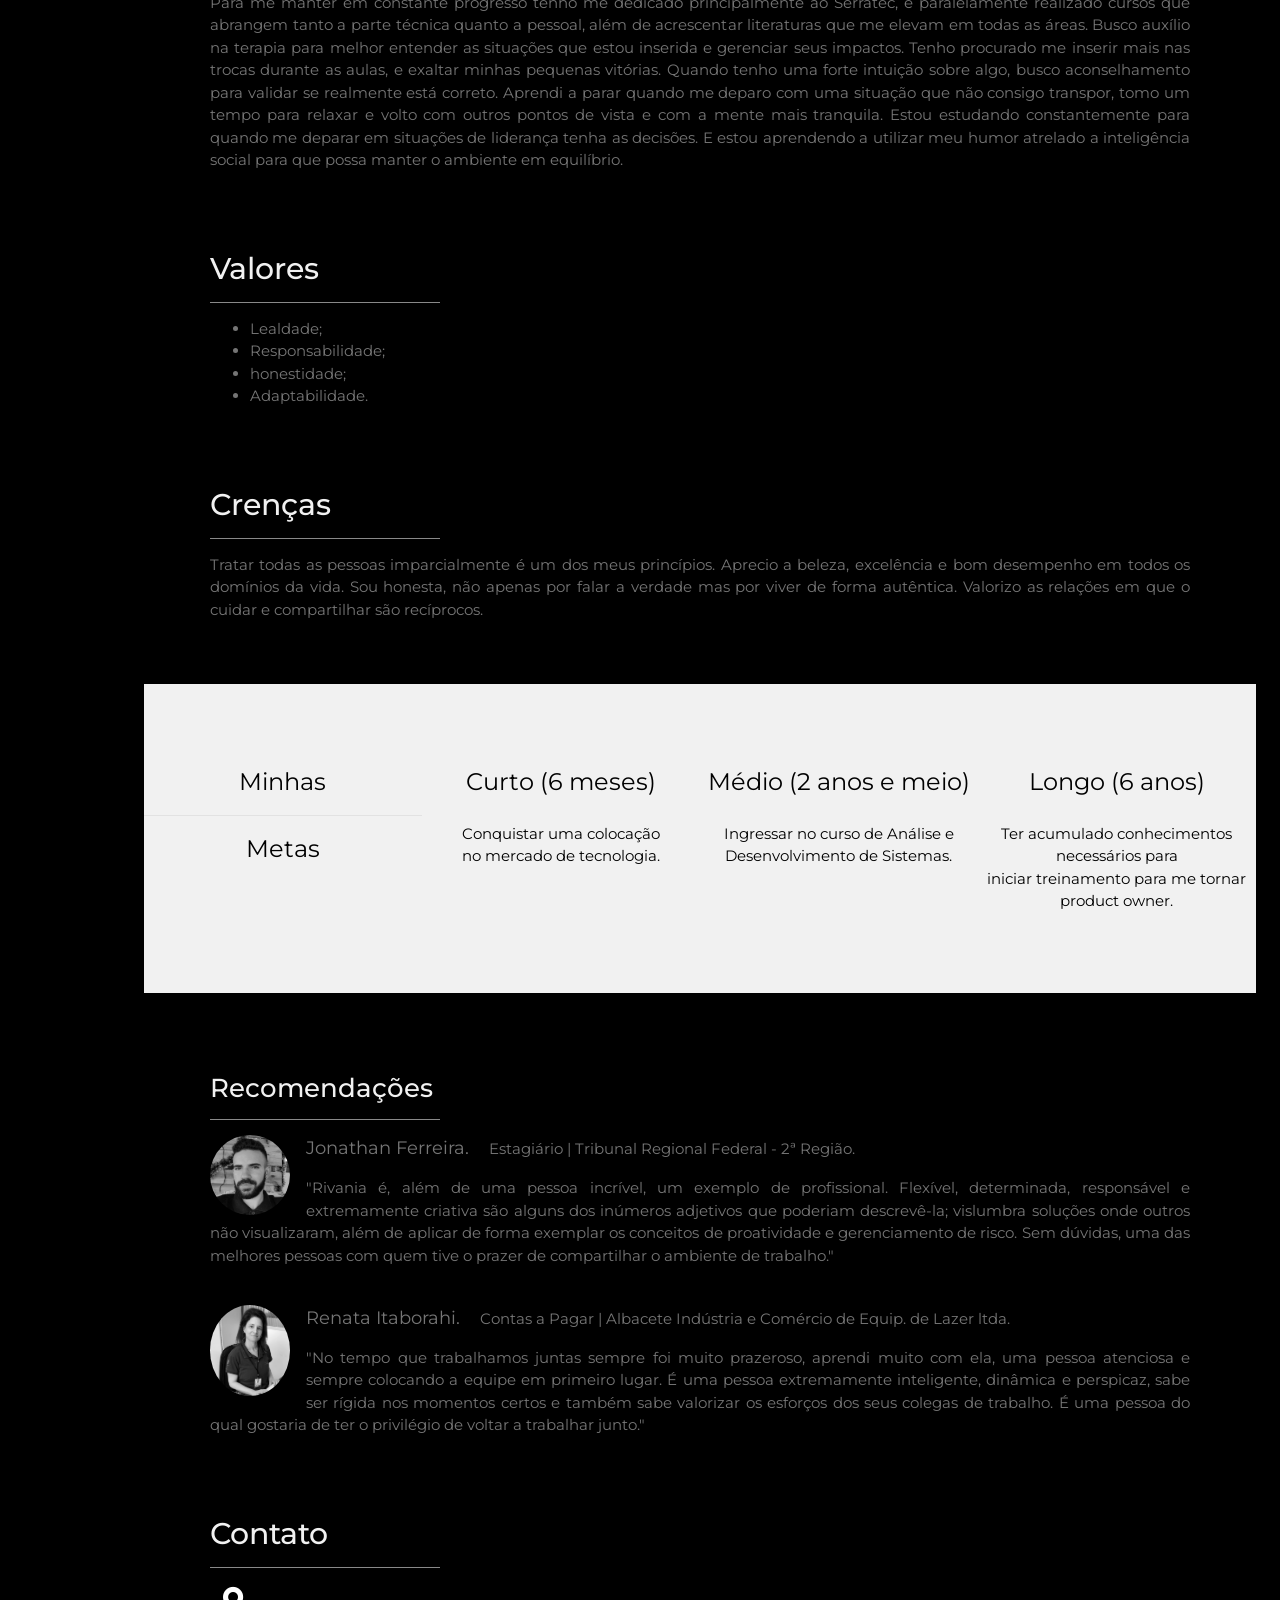
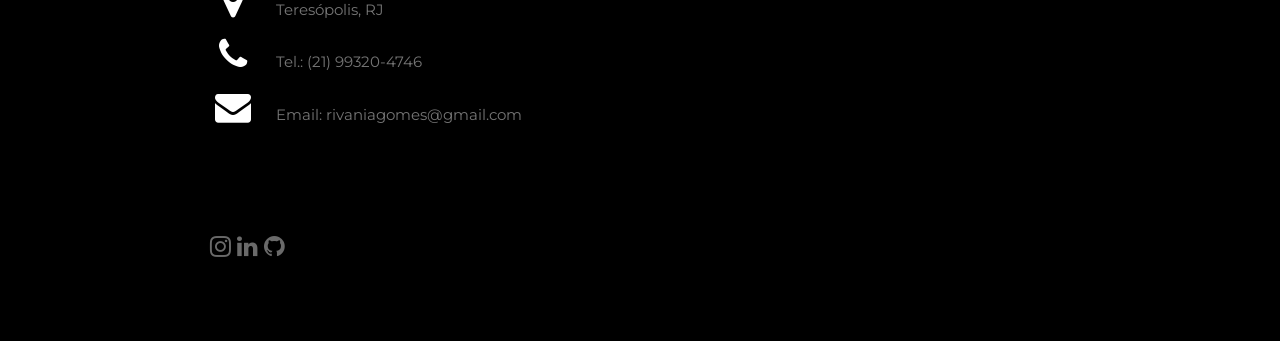
==== commit 3fcc093d: "pequenos acertos" ====
--- a/index.html
+++ b/index.html
@@ -67,15 +67,15 @@
         </a>
         <a href="#about" class="w3-bar-item w3-button w3-padding-large w3-hover-black">
             <i class="fa fa-user w3-xxlarge"></i>
-            <p>ABOUT</p>
+            <p>SOBRE</p>
         </a>
         <a href="#progress" class="w3-bar-item w3-button w3-padding-large w3-hover-black">
             <i class="fa fa-area-chart w3-xxlarge"></i>
-            <p>PROGRESS</p>
+            <p>PROGRESSO</p>
         </a>
         <a href="#contact" class="w3-bar-item w3-button w3-padding-large w3-hover-black">
             <i class="fa fa-envelope w3-xxlarge"></i>
-            <p>CONTACT</p>
+            <p>CONTATO</p>
         </a>
     </nav>
 
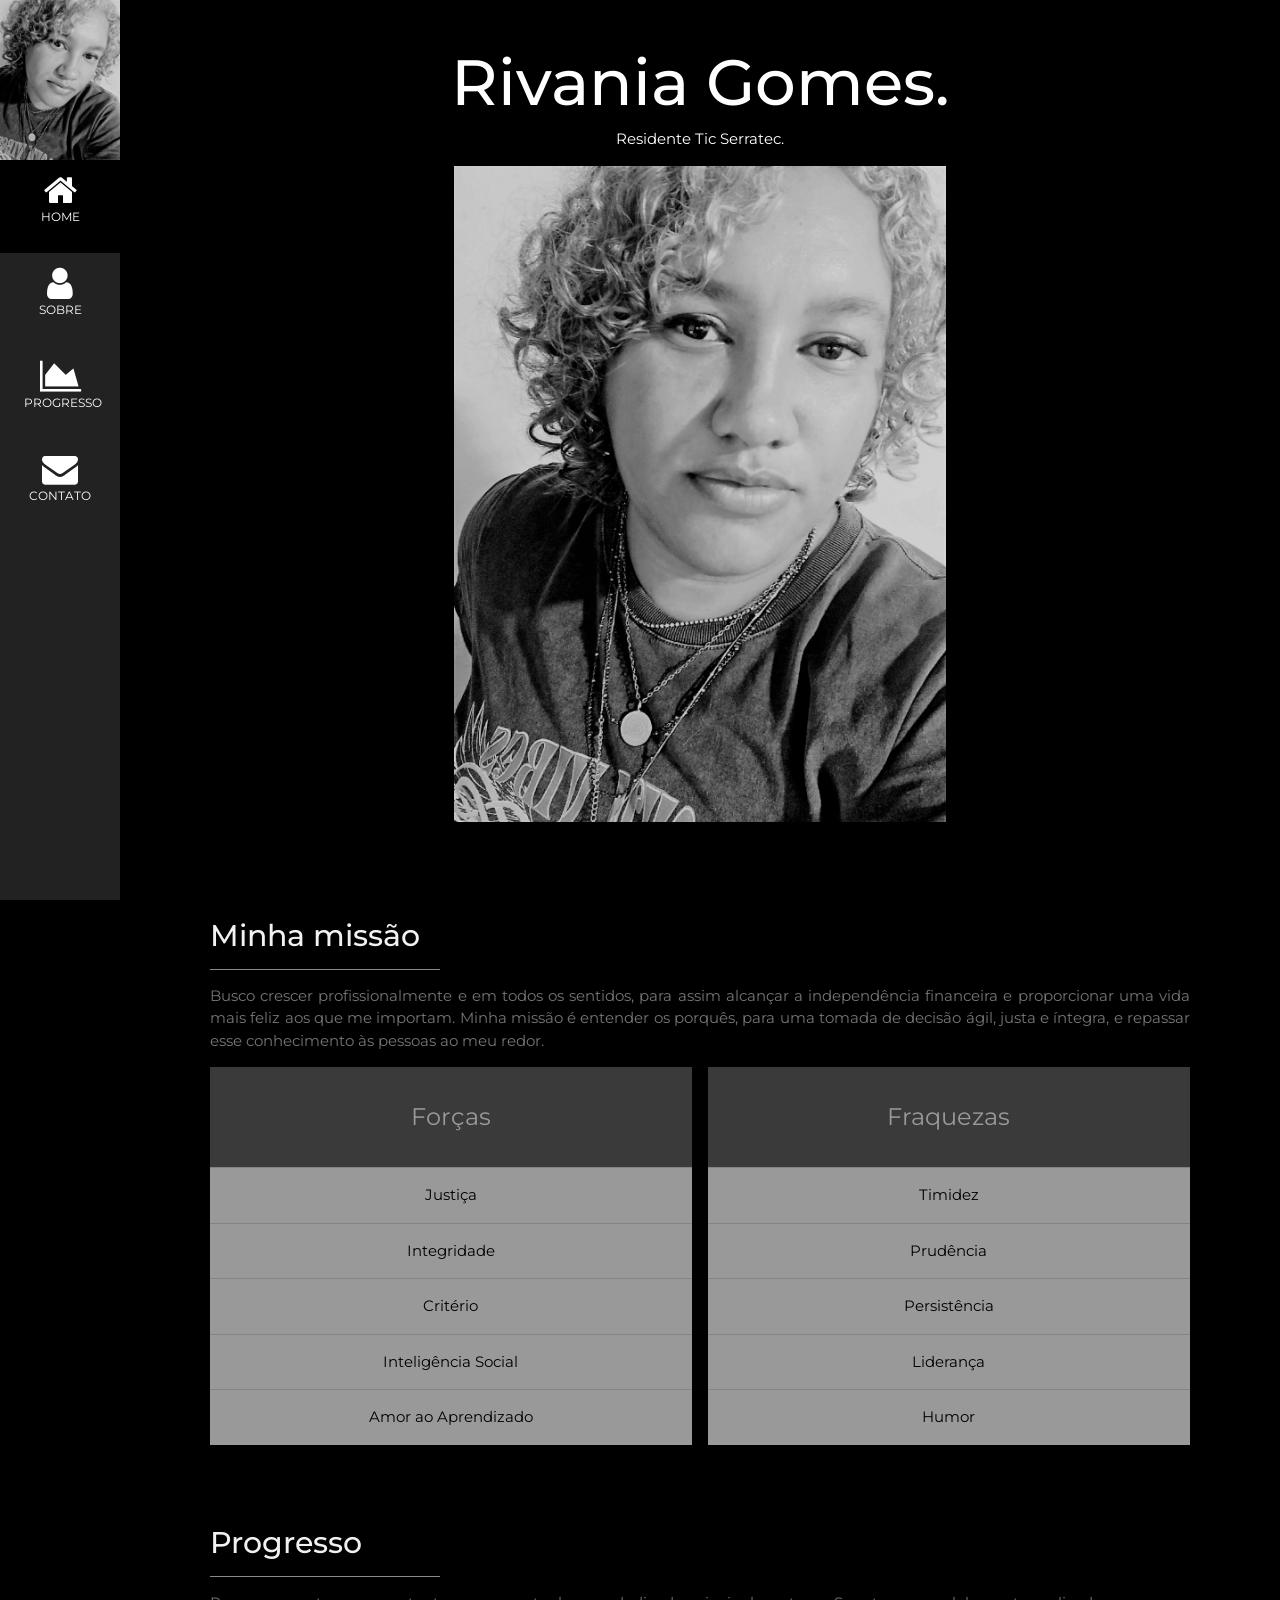
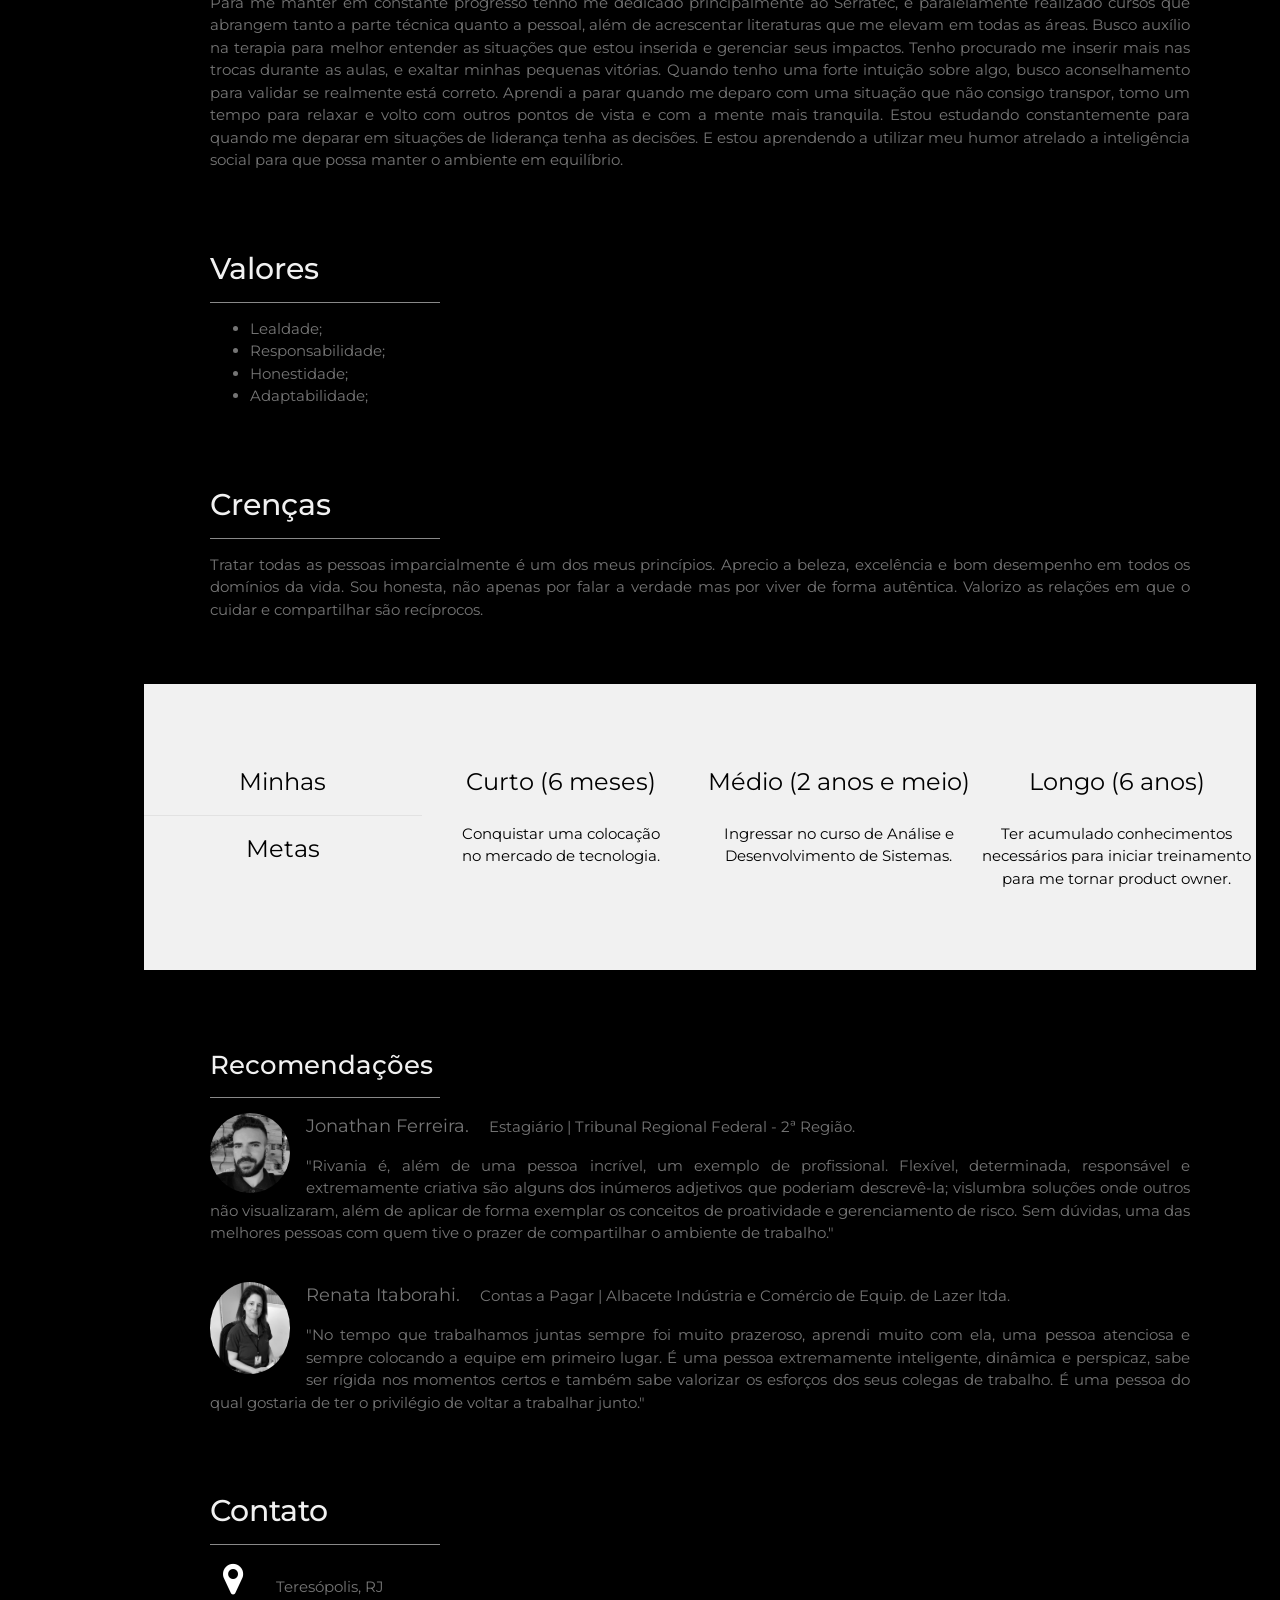
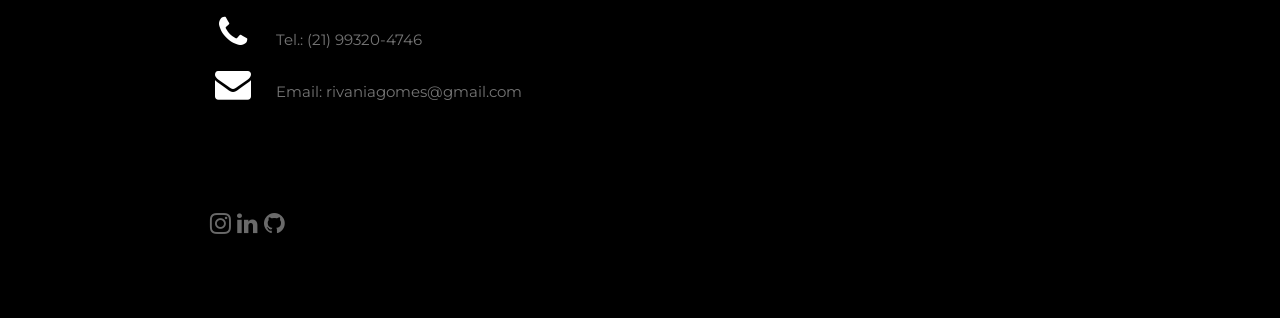
==== commit 41cd87f4: "atualizando" ====
--- a/index.html
+++ b/index.html
@@ -148,7 +148,7 @@
                         <li class="w3-padding-1"><button onclick="mostrarOculto('Demo3')"
                                 class="w3-button w3-left-align">Critério</button>
                             <div id="Demo3" class="w3-hide w3-container w3-justify">
-                                <p>Não precipto conclusões, é importante pensar sobre as coisas e examiná-las de todos
+                                <p>Não precipito conclusões, é importante pensar sobre as coisas e examiná-las de todos
                                     os lados, me baseio apenas em evidências sólidas para tomar decisões. Sou capaz de
                                     mudar de ideia.</p>
                             </div>
@@ -281,10 +281,10 @@
                         Responsabilidade;
                     </li>
                     <li>
-                        honestidade;
+                        Honestidade;
                     </li>
                     <li>
-                        Adaptabilidade.
+                        Adaptabilidade;
                     </li>
                 </ul>
             </div>
@@ -318,7 +318,7 @@
             </div>
             <div class="w3-quarter w3-section">
                 <span class="w3-xlarge">Longo (6 anos)</span><br><br>
-                Ter acumulado conhecimentos necessários para<br>iniciar treinamento para me tornar product owner.
+                Ter acumulado conhecimentos necessários para iniciar treinamento para me tornar product owner.
             </div>
         </div>
         <div class="w3-content w3-justify w3-text-grey w3-padding-64">
